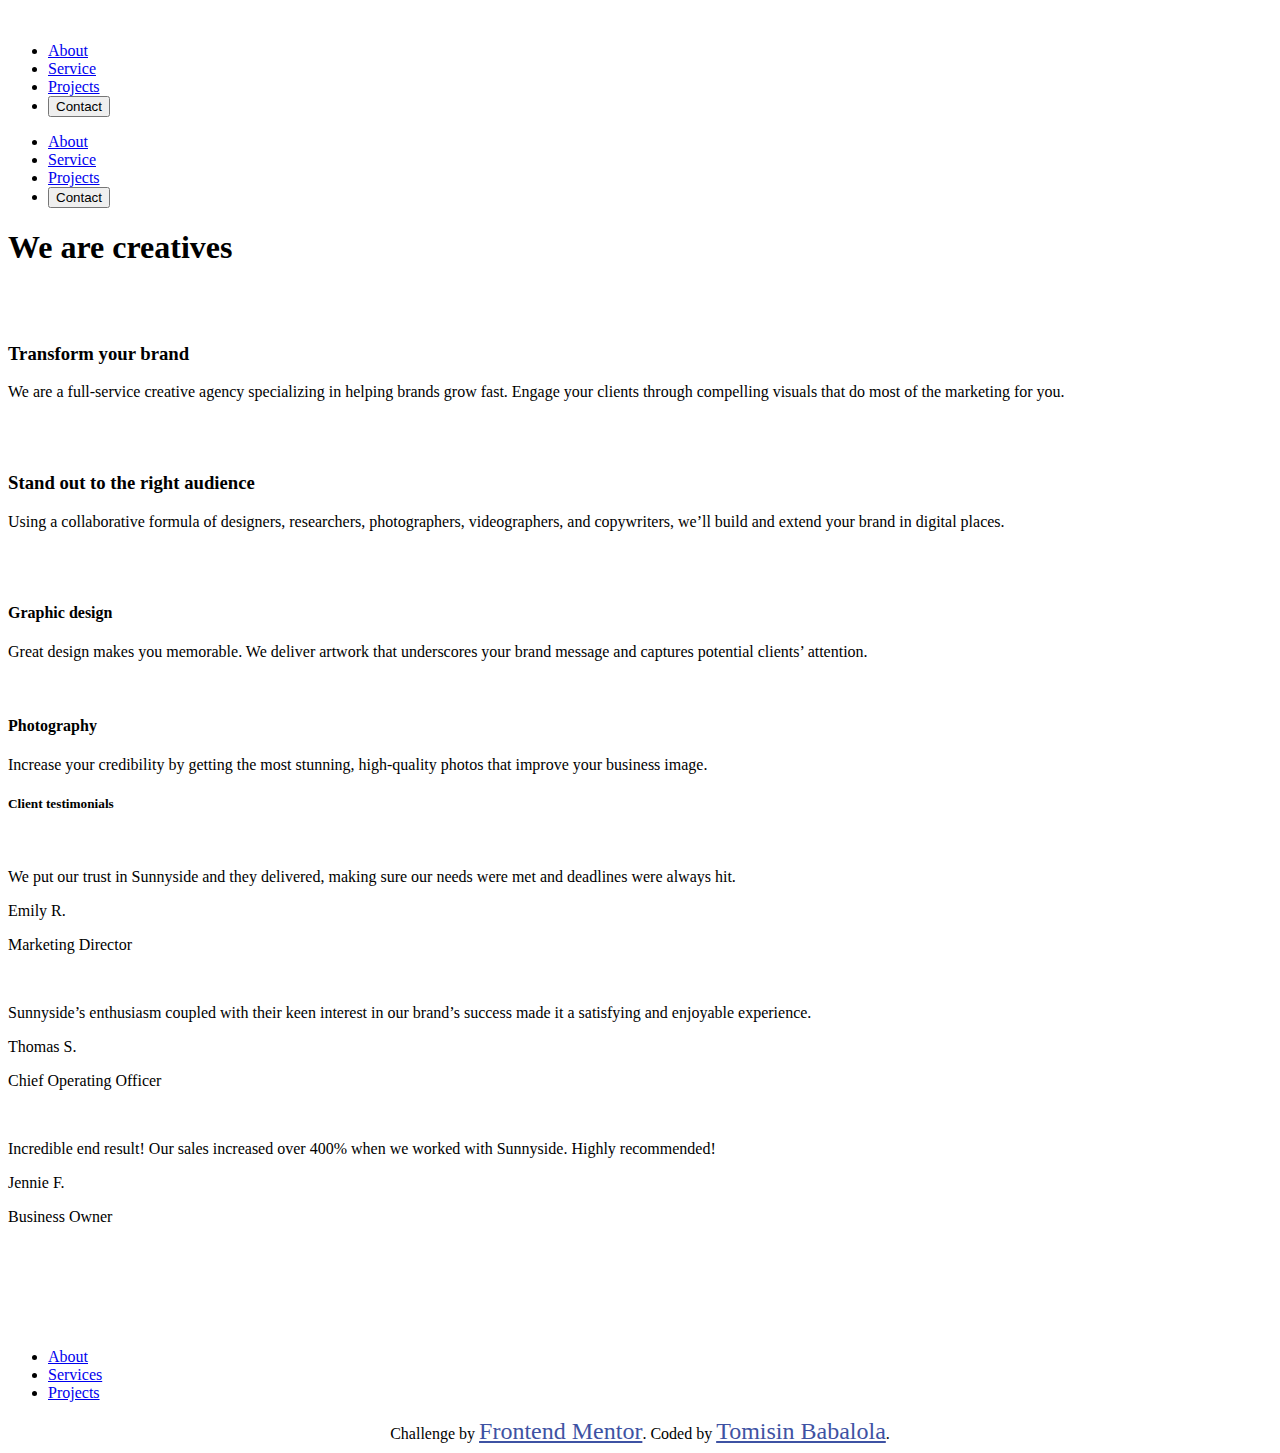
==== index.html @ 92e2cc8d ".." ====
<!DOCTYPE html>
<html lang="en">
<head>
    <meta charset="UTF-8">
    <meta http-equiv="X-UA-Compatible" content="IE=edge">
    <meta name="viewport" content="width=device-width, initial-scale=1.0">
    <link rel="icon" type="image/png" sizes="32x32" href="./images/favicon-32x32.png">
    <link rel="stylesheet" href="./style.css">
    <link href="https://fonts.googleapis.com/css2?family=Barlow:wght@100;200;300;400;500;600;700;800;900&display=swap" rel="stylesheet">
    <link href="https://fonts.googleapis.com/css2?family=Fraunces:opsz,wght@9..144,100;9..144,200;9..144,300;9..144,400;9..144,500;9..144,600;9..144,700;9..144,800;9..144,900&display=swap" rel="stylesheet">
    <link rel="stylesheet" href="https://cdnjs.cloudflare.com/ajax/libs/font-awesome/6.1.1/css/all.min.css" integrity="sha512-KfkfwYDsLkIlwQp6LFnl8zNdLGxu9YAA1QvwINks4PhcElQSvqcyVLLD9aMhXd13uQjoXtEKNosOWaZqXgel0g==" crossorigin="anonymous" referrerpolicy="no-referrer"/>
    <title>Sunnyside Agency Landing Page</title>
    <style>
        .attribution { font-size: 1rem; text-align: center; }
        .attribution a { color: hsl(228, 45%, 44%); font-size: 1.5rem; }
      </style>
</head>
<body>
    <div class="bgImg">
        <section class="section1">
            <header>
                <nav>
                    <div>
                        <img src="./images/logo.svg" alt="">
                    </div>
                    <ul class="menuLinks" id="menuLinks">
                        <li><a href="#">About</a></li>
                        <li><a href="#">Service</a></li>
                        <li><a href="#">Projects</a></li>
                        <li><a href="#"><button>Contact</button></a></li>
                    </ul>
                    <ul class="menuLinks2">
                        <li><a href="#">About</a></li>
                        <li><a href="#">Service</a></li>
                        <li><a href="#">Projects</a></li>
                        <li><a href="#"><button>Contact</button></a></li>
                    </ul>
                    <div class="bars" id="hamburger">
                        <i class="fa-solid fa-bars" onclick="changeicon(this)"></i>
                      </div>
                </nav>
            </header>
            <h1>We are creatives</h1>
            <div class="arrowDown">
                <a href="#section2"><img src="./images/icon-arrow-down.svg" alt=""></a>
            </div>
        </section>
    </div>

    <section class="section2" id="section2">
        <div class="img_transform">
            <img src="./images/mobile/image-transform.jpg" class="egg" alt="">

            <div class="transform">
                <h3>Transform your brand</h3>
                <p>We are a full-service creative agency specializing in helping brands grow fast. 
                    Engage your clients through compelling visuals that do most of the marketing for you.
                </p>

                <div class="learnMore">
                    <a href="#">
                        <img src="https://i.ibb.co/TB2DVgK/learnmore.png" alt="">
                    </a>
                </div>
            </div>
        </div>
    </section>

    <section class="section2">
        <div class="img_transform">
            <img src="./images/mobile/image-stand-out.jpg" alt="">

            <div class="transform">
                <h3>Stand out to the right audience</h3>
                <p>Using a collaborative formula of designers, researchers, photographers, videographers, and copywriters, we’ll build and extend your brand in digital places. 
                </p>

                <div class="learnMore">
                    <a href="#">
                        <img src="https://i.ibb.co/TB2DVgK/learnmore.png" alt="">
                    </a>
                </div>
            </div>
        </div>
    </section>

    <div class="section3_section4">
        <section class="section3">
            <img src="./images/mobile/image-graphic-design.jpg" alt="">
                <div class="h4_p">
                    <h4>Graphic design</h4>
                    <p>Great design makes you memorable. We deliver artwork that underscores your brand message and captures potential clients’ attention.</p>
                </div>
        </section>
        <section class="section4">
            <img src="./images/mobile/image-photography.jpg" alt="">
                <div class="h4_p photography">
                    <h4>Photography</h4>
                    <p>Increase your credibility by getting the most stunning, high-quality photos that improve your business image.</p>
                </div>
            </div>
        </section>
    </div>

    <section class="section5">
        <h5>Client testimonials</h5>

        <div class="testimonialContainer">
            <div class="avatarContainer">
                <div class="avatarImg">
                    <img src="./images/image-emily.jpg" alt="">
                </div>
                <div class="textContent">
                    <p>We put our trust in Sunnyside and they delivered, making sure our needs were met and deadlines were always hit.</p>
                </div>
                <div class="name_post">
                    <p class="name">Emily R.</p>
                    <p class="post">Marketing Director</p>
                </div>
            </div>

            <div class="avatarContainer">
                <div class="avatarImg">
                    <img src="./images/image-thomas.jpg" class="thomasImg" alt="">
                </div>
                <div class="textContent">
                    <p>Sunnyside’s enthusiasm coupled with their keen interest in our brand’s success made it a satisfying and enjoyable experience.</p>
                </div>
                <div class="name_post">
                    <p class="name">Thomas S.</p>
                    <p class="post">Chief Operating Officer</p>
                </div>
            </div>

            <div class="avatarContainer">
                <div class="avatarImg">
                    <img src="./images/image-jennie.jpg" alt="">
                </div>
                <div class="textContent">
                    <p>Incredible end result! Our sales increased over 400% when we worked with Sunnyside. Highly recommended!</p>
                </div>
                <div class="name_post">
                    <p class="name">Jennie F.</p>
                    <p class="post">Business Owner</p>
                </div>
            </div>
        </div>
    </section>

    <footer>
        <div class="sweetners">
            <div class="imgFlex1">
                <div class="imgFlex"><img src="./images/mobile/image-gallery-milkbottles.jpg" alt=""></div>
                
                <div class="imgFlex"><img src="./images/mobile/image-gallery-orange.jpg" alt=""></div>
                <div class="imgFlex"><img src="./images/mobile/image-gallery-cone.jpg" alt=""></div>
                <div class="imgFlex"><img src="./images/mobile/image-gallery-sugar-cubes.jpg" alt=""></div>
            </div>
        </div>
        
        <div class="footerInfo">
            <div class="footerLogoImg">
                <img src="./images/logo2.svg" alt="">
            </div>

            <ul>
                <li><a href="#">About</a></li>
                <li><a href="#">Services</a></li>
                <li><a href="#">Projects</a></li>
            </ul>

            <div class="smContainer">
                <a href="#"><i class="fa-brands fa-facebook-square"></i></a>
                <a href="#"><i class="fa-brands fa-instagram"></i></a>
                <a href="#"><i class="fa-brands fa-twitter"></i></a>
                <a href="#"><i class="fa-brands fa-pinterest"></i></a>
            </div>
        </div>
        <div class="attribution">
            Challenge by <a href="https://www.frontendmentor.io?ref=challenge" target="_blank">Frontend Mentor</a>. 
            Coded by <a href="//www.linkedin.com/in/tomisin-babalola-ba25b9235">Tomisin Babalola</a>.
          </div>
    </footer>

    <script src="./script.js" async defer></script>
</body>
</html>
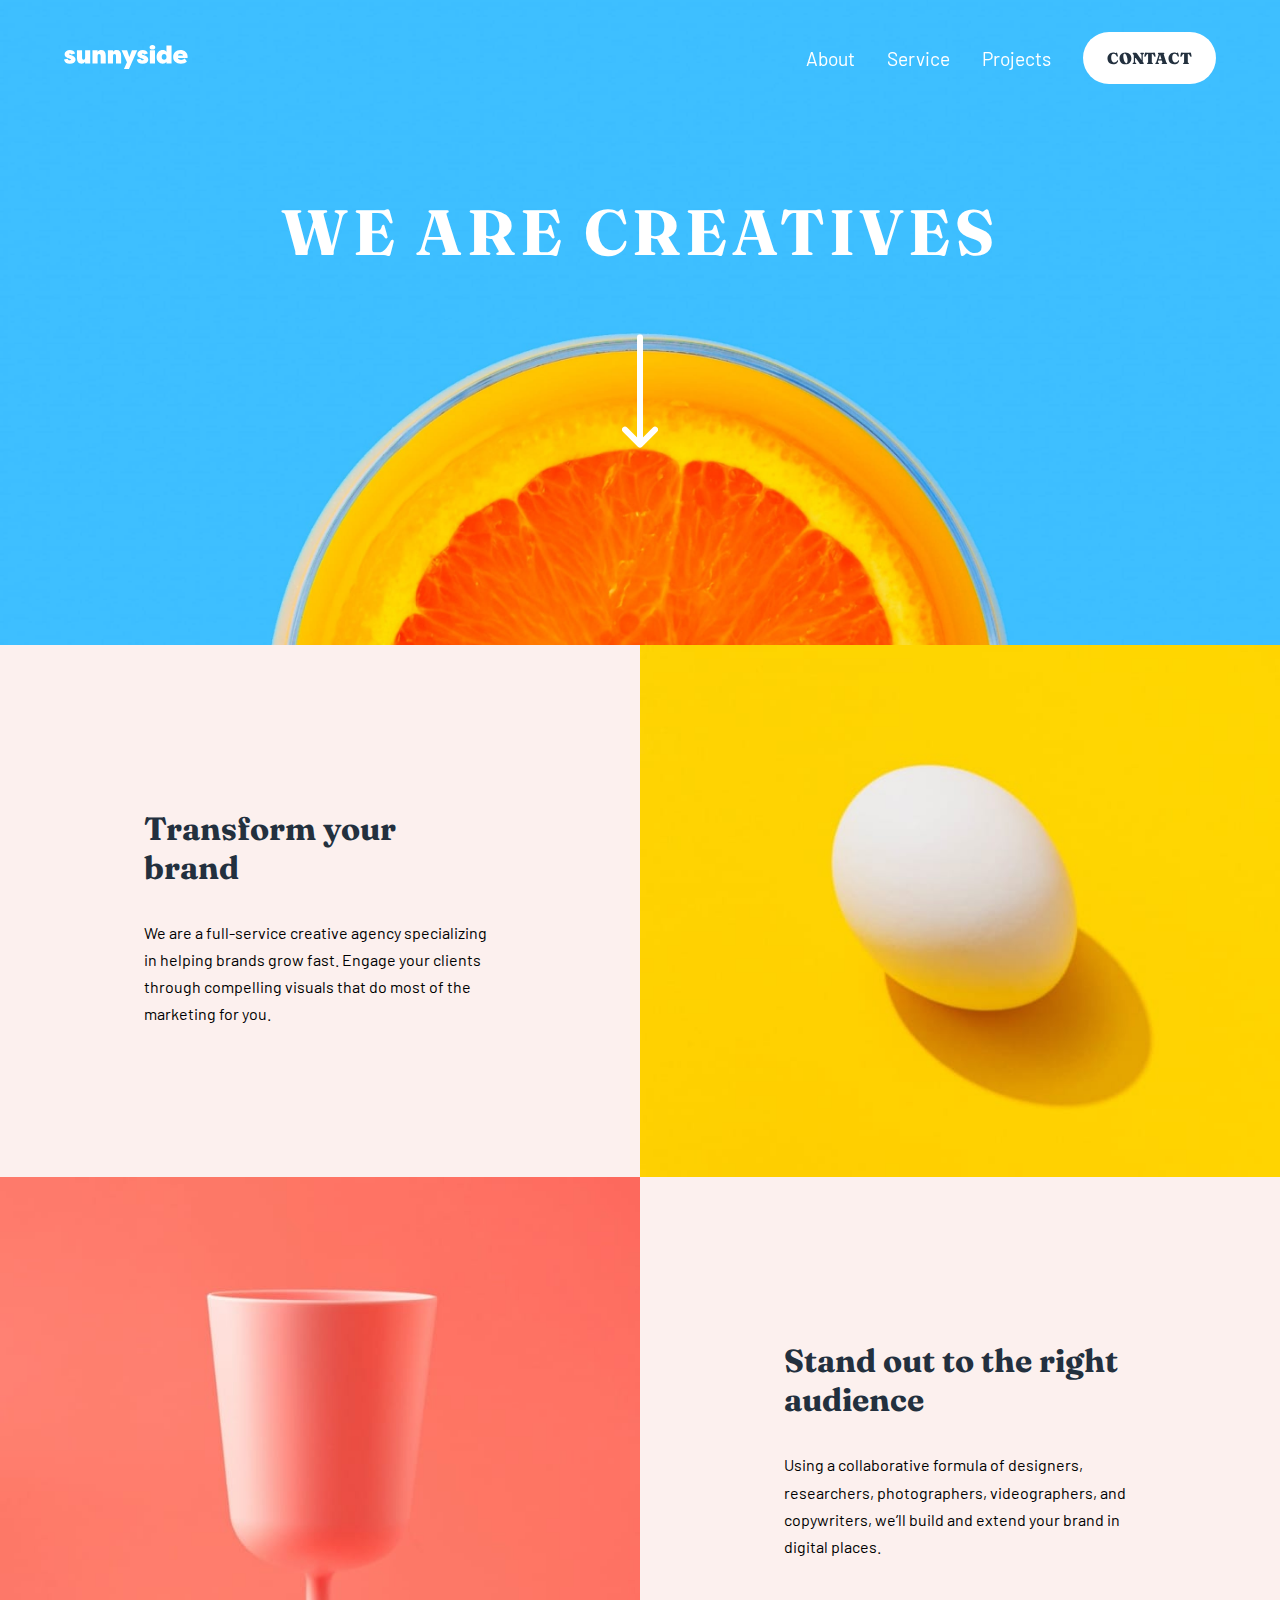
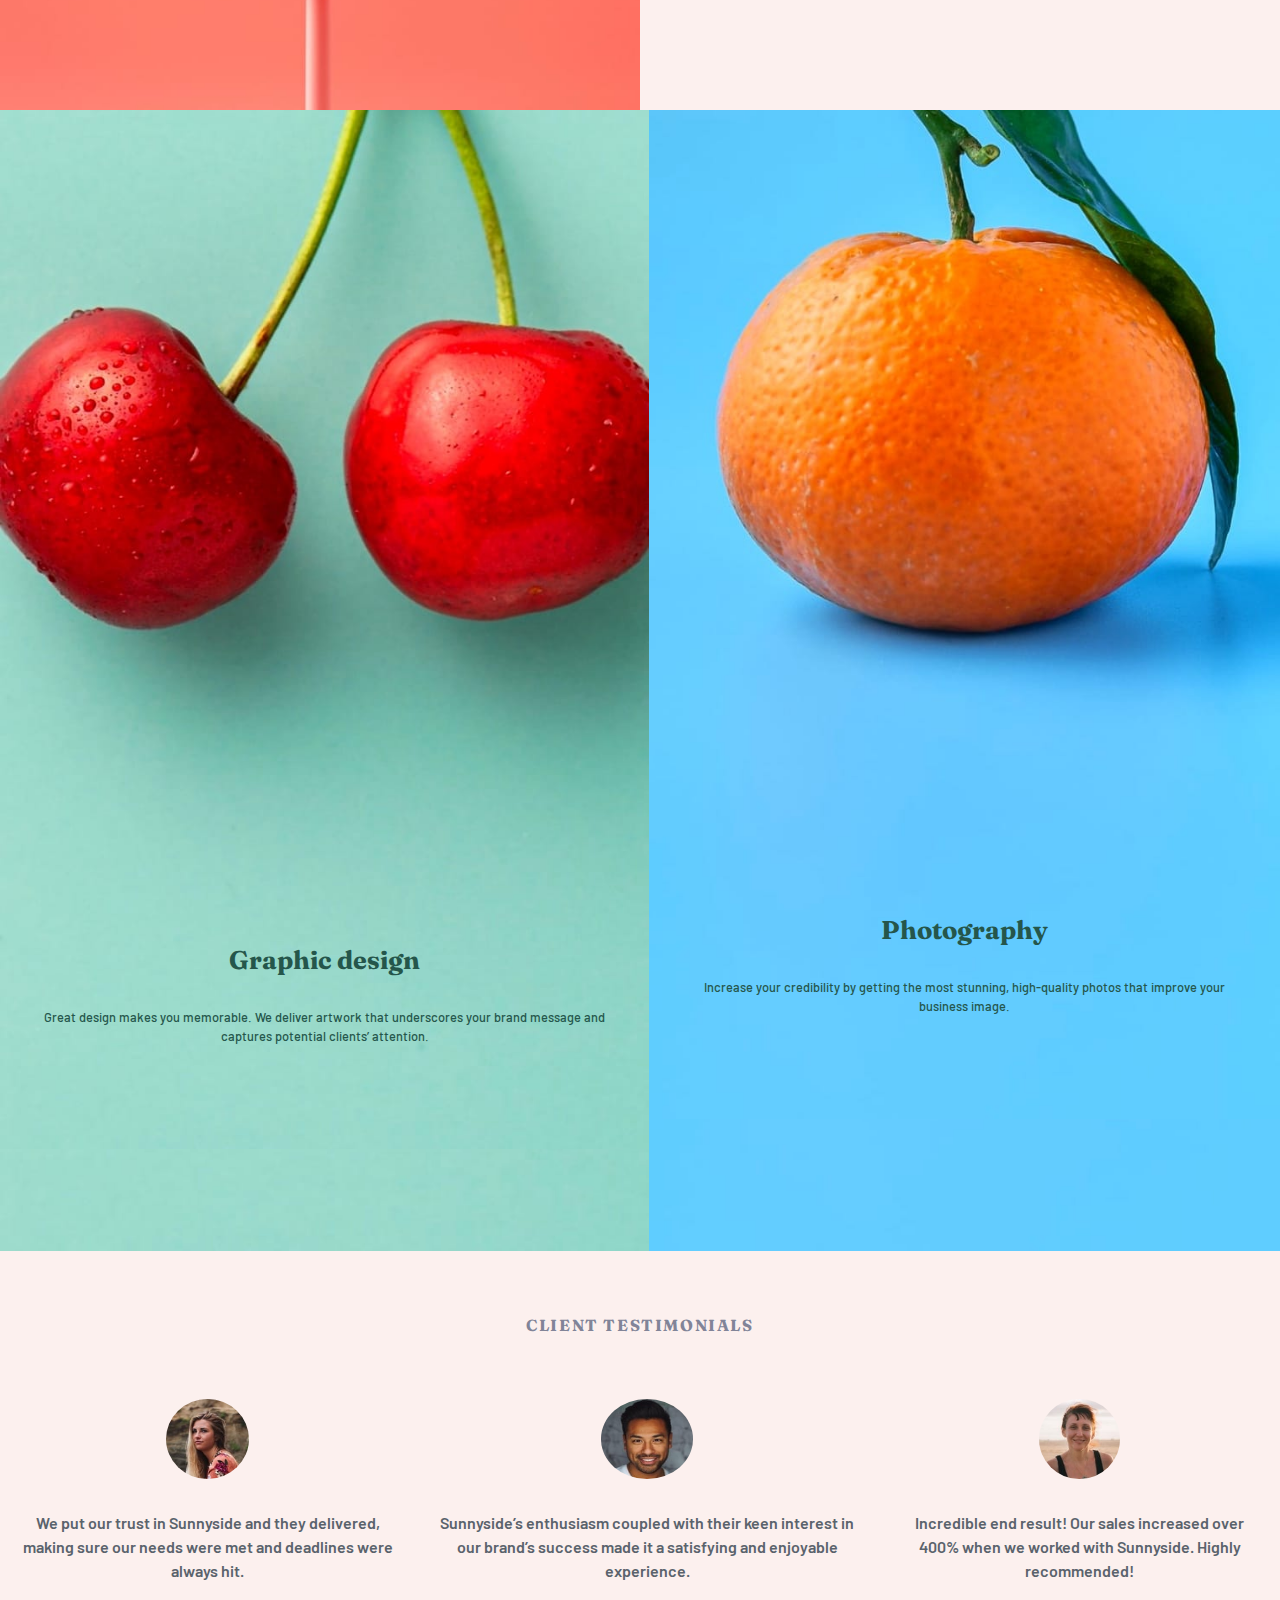
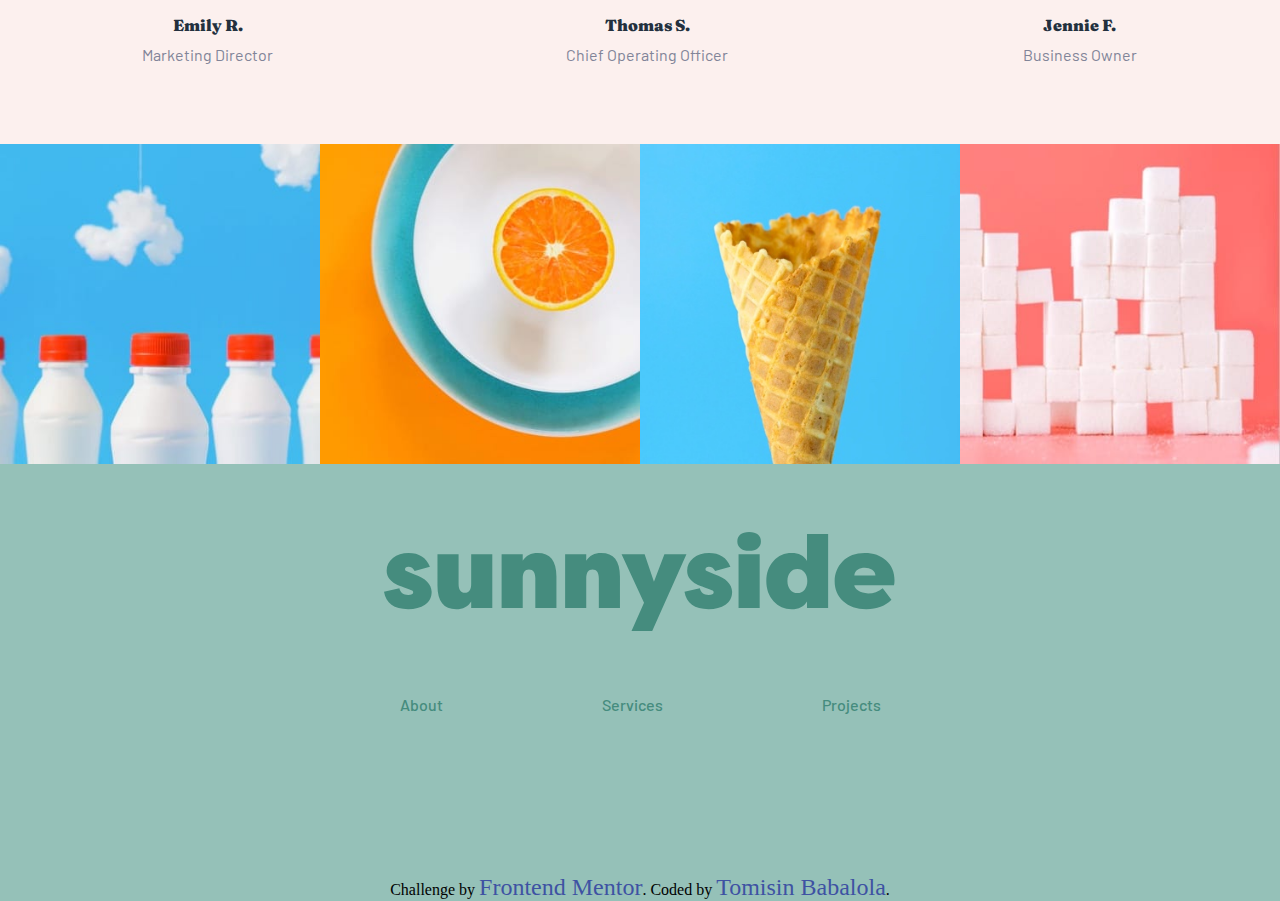
==== commit 35ae66cd: "..." ====
--- a/index.html
+++ b/index.html
@@ -21,7 +21,7 @@
             <header>
                 <nav>
                     <div>
-                        <img src="./images/logo.svg" alt="">
+                        <img src="/sunnyside-agency-landing-page-main/images/logo.svg" alt="">
                     </div>
                     <ul class="menuLinks" id="menuLinks">
                         <li><a href="#">About</a></li>
@@ -42,14 +42,14 @@
             </header>
             <h1>We are creatives</h1>
             <div class="arrowDown">
-                <a href="#section2"><img src="./images/icon-arrow-down.svg" alt=""></a>
+                <a href="#section2"><img src="/sunnyside-agency-landing-page-main/images/icon-arrow-down.svg" alt=""></a>
             </div>
         </section>
     </div>
 
     <section class="section2" id="section2">
         <div class="img_transform">
-            <img src="./images/mobile/image-transform.jpg" class="egg" alt="">
+            <img src="/sunnyside-agency-landing-page-main/images/mobile/image-transform.jpg" class="egg" alt="">
 
             <div class="transform">
                 <h3>Transform your brand</h3>
@@ -68,7 +68,7 @@
 
     <section class="section2">
         <div class="img_transform">
-            <img src="./images/mobile/image-stand-out.jpg" alt="">
+            <img src="/sunnyside-agency-landing-page-main/images/mobile/image-stand-out.jpg" alt="">
 
             <div class="transform">
                 <h3>Stand out to the right audience</h3>
@@ -86,14 +86,14 @@
 
     <div class="section3_section4">
         <section class="section3">
-            <img src="./images/mobile/image-graphic-design.jpg" alt="">
+            <img src="/sunnyside-agency-landing-page-main/images/mobile/image-graphic-design.jpg" alt="">
                 <div class="h4_p">
                     <h4>Graphic design</h4>
                     <p>Great design makes you memorable. We deliver artwork that underscores your brand message and captures potential clients’ attention.</p>
                 </div>
         </section>
         <section class="section4">
-            <img src="./images/mobile/image-photography.jpg" alt="">
+            <img src="/sunnyside-agency-landing-page-main/images/mobile/image-photography.jpg" alt="">
                 <div class="h4_p photography">
                     <h4>Photography</h4>
                     <p>Increase your credibility by getting the most stunning, high-quality photos that improve your business image.</p>
@@ -108,7 +108,7 @@
         <div class="testimonialContainer">
             <div class="avatarContainer">
                 <div class="avatarImg">
-                    <img src="./images/image-emily.jpg" alt="">
+                    <img src="/sunnyside-agency-landing-page-main/images/image-emily.jpg" alt="">
                 </div>
                 <div class="textContent">
                     <p>We put our trust in Sunnyside and they delivered, making sure our needs were met and deadlines were always hit.</p>
@@ -121,7 +121,7 @@
 
             <div class="avatarContainer">
                 <div class="avatarImg">
-                    <img src="./images/image-thomas.jpg" class="thomasImg" alt="">
+                    <img src="/sunnyside-agency-landing-page-main/images/image-thomas.jpg" class="thomasImg" alt="">
                 </div>
                 <div class="textContent">
                     <p>Sunnyside’s enthusiasm coupled with their keen interest in our brand’s success made it a satisfying and enjoyable experience.</p>
@@ -134,7 +134,7 @@
 
             <div class="avatarContainer">
                 <div class="avatarImg">
-                    <img src="./images/image-jennie.jpg" alt="">
+                    <img src="/sunnyside-agency-landing-page-main/images/image-jennie.jpg" alt="">
                 </div>
                 <div class="textContent">
                     <p>Incredible end result! Our sales increased over 400% when we worked with Sunnyside. Highly recommended!</p>
@@ -150,17 +150,17 @@
     <footer>
         <div class="sweetners">
             <div class="imgFlex1">
-                <div class="imgFlex"><img src="./images/mobile/image-gallery-milkbottles.jpg" alt=""></div>
+                <div class="imgFlex"><img src="/sunnyside-agency-landing-page-main/images/mobile/image-gallery-milkbottles.jpg" alt=""></div>
                 
-                <div class="imgFlex"><img src="./images/mobile/image-gallery-orange.jpg" alt=""></div>
-                <div class="imgFlex"><img src="./images/mobile/image-gallery-cone.jpg" alt=""></div>
-                <div class="imgFlex"><img src="./images/mobile/image-gallery-sugar-cubes.jpg" alt=""></div>
+                <div class="imgFlex"><img src="/sunnyside-agency-landing-page-main/images/mobile/image-gallery-orange.jpg" alt=""></div>
+                <div class="imgFlex"><img src="/sunnyside-agency-landing-page-main/images/mobile/image-gallery-cone.jpg" alt=""></div>
+                <div class="imgFlex"><img src="/sunnyside-agency-landing-page-main/images/mobile/image-gallery-sugar-cubes.jpg" alt=""></div>
             </div>
         </div>
         
         <div class="footerInfo">
             <div class="footerLogoImg">
-                <img src="./images/logo2.svg" alt="">
+                <img src="/sunnyside-agency-landing-page-main/images/logo2.svg" alt="">
             </div>
 
             <ul>
--- a/style.css
+++ b/style.css
@@ -0,0 +1,461 @@
+* {
+  padding: 0;
+  margin: 0;
+  box-sizing: border-box;
+  list-style-type: none;
+  text-decoration: none;
+  font-size: 16px;
+  scroll-behavior: smooth;
+}
+
+@media (min-width: 768px) {
+  header nav .menuLinks {
+    display: none !important;
+  }
+  header nav .menuLinks2 {
+    display: flex !important;
+    align-items: center;
+    -moz-column-gap: 2rem;
+         column-gap: 2rem;
+  }
+  header nav .menuLinks2 li a {
+    color: white;
+    font-size: 1.2rem;
+  }
+  header nav .menuLinks2 li a button {
+    font-family: "Fraunces", serif;
+    font-size: 1rem;
+    font-weight: 900;
+    padding: 1rem 1.5rem;
+    text-transform: uppercase;
+    border-radius: 3rem;
+    border: none;
+    color: hsl(212deg, 27%, 19%);
+    background-color: white;
+    transition: 0.4s ease;
+  }
+  header nav .menuLinks2 li a button:hover {
+    color: white;
+    background-color: hsla(210deg, 6%, 87%, 0.311);
+  }
+  header nav .bars {
+    display: none;
+  }
+}
+@media (min-width: 1000px) {
+  .bgImg .section1 {
+    background-image: url(/sunnyside-agency-landing-page-main/images/desktop/image-header.jpg);
+    background-repeat: no-repeat;
+    background-size: cover;
+    background-position: center;
+    padding-bottom: 15rem;
+  }
+  .bgImg .section1 h1 {
+    font-family: "Fraunces", serif;
+    text-align: center;
+    text-transform: uppercase;
+    color: white;
+    font-size: 4rem !important;
+    padding-top: 12rem !important;
+    letter-spacing: 0.3rem;
+  }
+
+  .section2 .img_transform {
+    flex-direction: row !important;
+    align-items: center;
+    padding-bottom: 0 !important;
+  }
+  .section2 .img_transform .egg {
+    order: 2 !important;
+  }
+  .section2 .img_transform img {
+    width: 50% !important;
+  }
+  .section2 .img_transform .transform h3, .section2 .img_transform .transform p {
+    text-align: start !important;
+    width: 55% !important;
+  }
+  .section2 .img_transform .transform .learnMore {
+    margin-right: 10%;
+  }
+
+  .section3_section4 {
+    display: flex;
+  }
+  .section3_section4 .section3 {
+    background-attachment: unset !important;
+    padding-bottom: 0 !important;
+  }
+  .section3_section4 .section3 img {
+    display: block;
+    width: 100%;
+  }
+  .section3_section4 .section3 .h4_p {
+    transform: translateY(-200%);
+  }
+  .section3_section4 .section4 {
+    background-attachment: unset !important;
+    padding-bottom: 0 !important;
+  }
+  .section3_section4 .section4 img {
+    display: block;
+    width: 100%;
+  }
+  .section3_section4 .section4 .h4_p {
+    transform: translateY(-200%);
+  }
+
+  .testimonialContainer {
+    flex-direction: row !important;
+  }
+  .testimonialContainer .avatarContainer .avatarImg .thomasImg {
+    max-width: 22% !important;
+  }
+  .testimonialContainer .avatarContainer .avatarImg img {
+    height: 5rem;
+    max-width: 25% !important;
+  }
+
+  footer .sweetners .imgFlex1 {
+    grid-template-columns: 1fr 1fr 1fr 1fr !important;
+  }
+  footer .footerLogoImg img {
+    display: block;
+  }
+  footer ul {
+    width: 50%;
+    margin: auto;
+  }
+}
+@media (min-width: 1384px) {
+  .photography {
+    transform: translateY(-223%) !important;
+  }
+}
+@media (min-width: 2000px) {
+  .avatarImg img {
+    height: 10rem !important;
+  }
+}
+header {
+  position: fixed;
+  width: 100%;
+  padding-top: 2rem;
+  font-family: "Barlow", sans-serif;
+  z-index: 2;
+}
+header nav {
+  display: flex;
+  justify-content: space-between;
+  align-items: center;
+  width: 90%;
+  margin: 0 auto;
+  position: relative;
+}
+header nav .menuLinks2 {
+  display: none;
+}
+header nav .menuLinks {
+  position: absolute;
+  top: 200%;
+  right: -200%;
+  width: 100%;
+  padding: 3rem 0;
+  background-color: white;
+  -webkit-clip-path: polygon(0px 29px, 90.18% 28.5px, 101.64% -1.67%, 100% 100%, 0px 100%);
+          clip-path: polygon(0px 29px, 90.18% 28.5px, 101.64% -1.67%, 100% 100%, 0px 100%);
+  transition: all 500ms ease;
+}
+header nav .menuLinks li {
+  padding: 1rem;
+  text-align: center;
+}
+header nav .menuLinks li a {
+  color: hsl(213deg, 9%, 39%);
+  font-weight: 600;
+}
+header nav .menuLinks li a button {
+  font-family: "Fraunces", serif;
+  font-size: 1rem;
+  font-weight: 900;
+  padding: 1rem 1.5rem;
+  text-transform: uppercase;
+  border-radius: 3rem;
+  border: none;
+  color: hsl(212deg, 27%, 19%);
+  background-color: hsl(51deg, 100%, 49%);
+}
+header nav .bars i {
+  color: #fff;
+}
+
+.activeShow {
+  right: 0 !important;
+}
+
+.section1 {
+  background-image: url(/sunnyside-agency-landing-page-main/images/mobile/image-header.jpg);
+  background-repeat: no-repeat;
+  background-size: cover;
+  background-position: center;
+  padding-bottom: 15rem;
+}
+.section1 h1 {
+  font-family: "Fraunces", serif;
+  text-align: center;
+  text-transform: uppercase;
+  color: white;
+  font-size: 2rem;
+  padding-top: 7rem;
+  letter-spacing: 0.3rem;
+}
+.section1 .arrowDown {
+  display: flex;
+  justify-content: center;
+  align-items: center;
+  margin-top: 1rem;
+  transform: translateY(40%);
+  z-index: 1;
+  -webkit-animation: bounce 2s linear infinite;
+          animation: bounce 2s linear infinite;
+}
+@-webkit-keyframes bounce {
+  20% {
+    transform: translateY(30px);
+  }
+  40% {
+    transform: translateY(10px);
+  }
+  50% {
+    transform: translateY(30px);
+  }
+  80% {
+    transform: translateY(30px);
+  }
+  90% {
+    transform: translateY(-4px);
+  }
+}
+@keyframes bounce {
+  20% {
+    transform: translateY(30px);
+  }
+  40% {
+    transform: translateY(10px);
+  }
+  50% {
+    transform: translateY(30px);
+  }
+  80% {
+    transform: translateY(30px);
+  }
+  90% {
+    transform: translateY(-4px);
+  }
+}
+
+.section2 .img_transform {
+  padding-bottom: 4rem;
+  background-color: hsl(7deg, 67%, 96%);
+  display: flex;
+  flex-direction: column;
+}
+.section2 .img_transform img {
+  width: 100%;
+}
+.section2 .img_transform .transform h3 {
+  font-family: "Fraunces", serif;
+  text-align: center;
+  width: 90%;
+  margin: 2rem auto;
+  margin-top: 4rem;
+  font-size: 2rem;
+  color: hsl(212deg, 27%, 19%);
+}
+.section2 .img_transform .transform p {
+  font-family: "Barlow", sans-serif;
+  text-align: center;
+  line-height: 1.7;
+  width: 90%;
+  margin: 0 auto;
+}
+.section2 .img_transform .transform .learnMore {
+  text-align: center;
+  margin-top: 2rem;
+}
+.section2 .img_transform .transform .learnMore a {
+  font-weight: 900;
+  text-transform: uppercase;
+  color: hsl(212deg, 27%, 19%);
+  position: relative;
+}
+.section2 .img_transform .transform .learnMore a img {
+  width: 40%;
+}
+
+.section3 {
+  background-image: url(/sunnyside-agency-landing-page-main/images/mobile/image-graphic-design.jpg);
+  background-repeat: no-repeat;
+  background-size: cover;
+  background-attachment: fixed;
+  padding-bottom: 25rem;
+}
+.section3 img {
+  display: none;
+}
+.section3 .h4_p {
+  transform: translateY(280%);
+}
+.section3 .h4_p h4 {
+  font-family: "Fraunces", serif;
+  color: #25564b;
+  font-size: 1.6rem;
+  text-align: center;
+  padding-bottom: 2rem;
+}
+.section3 .h4_p p {
+  font-family: "Barlow", sans-serif;
+  font-size: 0.8rem;
+  font-weight: 500;
+  color: #25564b;
+  text-align: center;
+  line-height: 1.5;
+  width: 87%;
+  margin: 0 auto;
+}
+
+.section4 {
+  background-image: url(/sunnyside-agency-landing-page-main/images/mobile/image-photography.jpg);
+  background-repeat: no-repeat;
+  background-size: cover;
+  background-attachment: fixed;
+  padding-bottom: 25rem;
+}
+.section4 img {
+  display: none;
+}
+.section4 .h4_p {
+  transform: translateY(280%);
+}
+.section4 .h4_p h4 {
+  font-family: "Fraunces", serif;
+  color: #25564b;
+  font-size: 1.6rem;
+  text-align: center;
+  padding-bottom: 2rem;
+}
+.section4 .h4_p p {
+  font-family: "Barlow", sans-serif;
+  font-size: 0.8rem;
+  font-weight: 500;
+  color: #25564b;
+  text-align: center;
+  line-height: 1.5;
+  width: 87%;
+  margin: 0 auto;
+}
+
+.section5 {
+  background-color: hsl(7deg, 67%, 96%);
+  padding-bottom: 5rem;
+}
+.section5 h5 {
+  text-align: center;
+  padding: 4rem 0;
+  font-size: 1rem;
+  letter-spacing: 0.1rem;
+  text-transform: uppercase;
+  color: hsl(232deg, 10%, 55%);
+  font-family: "Fraunces", serif;
+}
+.section5 .testimonialContainer {
+  display: flex;
+  flex-direction: column;
+  row-gap: 4rem;
+}
+.section5 .testimonialContainer .avatarContainer .avatarImg {
+  display: flex;
+  justify-content: center;
+}
+.section5 .testimonialContainer .avatarContainer .avatarImg img {
+  width: 20%;
+  border-radius: 50%;
+}
+.section5 .testimonialContainer .avatarContainer .textContent p {
+  font-family: "Barlow", sans-serif;
+  text-align: center;
+  width: 90%;
+  margin: 0 auto;
+  padding-top: 2rem;
+  line-height: 1.5;
+  font-weight: 600;
+  color: hsl(213deg, 9%, 39%);
+}
+.section5 .testimonialContainer .avatarContainer .name_post {
+  display: flex;
+  align-items: center;
+  flex-direction: column;
+  row-gap: 0.6rem;
+  padding-top: 2rem;
+}
+.section5 .testimonialContainer .avatarContainer .name_post .name {
+  font-family: "Fraunces", serif;
+  font-weight: 900;
+  color: hsl(212deg, 27%, 19%);
+}
+.section5 .testimonialContainer .avatarContainer .name_post .post {
+  font-family: "Barlow", sans-serif;
+  color: hsl(232deg, 10%, 55%);
+}
+
+footer {
+  background-color: hsl(168deg, 26%, 67%);
+}
+footer .sweetners {
+  display: grid;
+  width: 100%;
+}
+footer .sweetners .imgFlex1 {
+  display: grid;
+  grid-template-columns: 1fr 1fr;
+}
+footer .sweetners .imgFlex1 .imgFlex {
+  width: 100%;
+}
+footer .sweetners .imgFlex1 .imgFlex img {
+  width: 100%;
+}
+footer .footerInfo {
+  background-color: hsl(168deg, 26%, 67%);
+  padding-bottom: 5rem;
+}
+footer .footerInfo .footerLogoImg {
+  display: flex;
+  justify-content: center;
+  padding: 4rem 0;
+}
+footer .footerInfo .footerLogoImg img {
+  width: 40vw;
+}
+footer .footerInfo ul {
+  display: flex;
+  justify-content: space-around;
+  padding-bottom: 5rem;
+}
+footer .footerInfo ul li {
+  font-family: "Barlow", sans-serif;
+  font-weight: 500;
+}
+footer .footerInfo ul li a {
+  color: hsl(168deg, 34%, 41%);
+}
+footer .footerInfo .smContainer {
+  display: flex;
+  justify-content: center;
+  -moz-column-gap: 2rem;
+       column-gap: 2rem;
+}
+footer .footerInfo .smContainer i {
+  font-size: 1.3rem;
+  color: #458c7e;
+}/*# sourceMappingURL=style.css.map */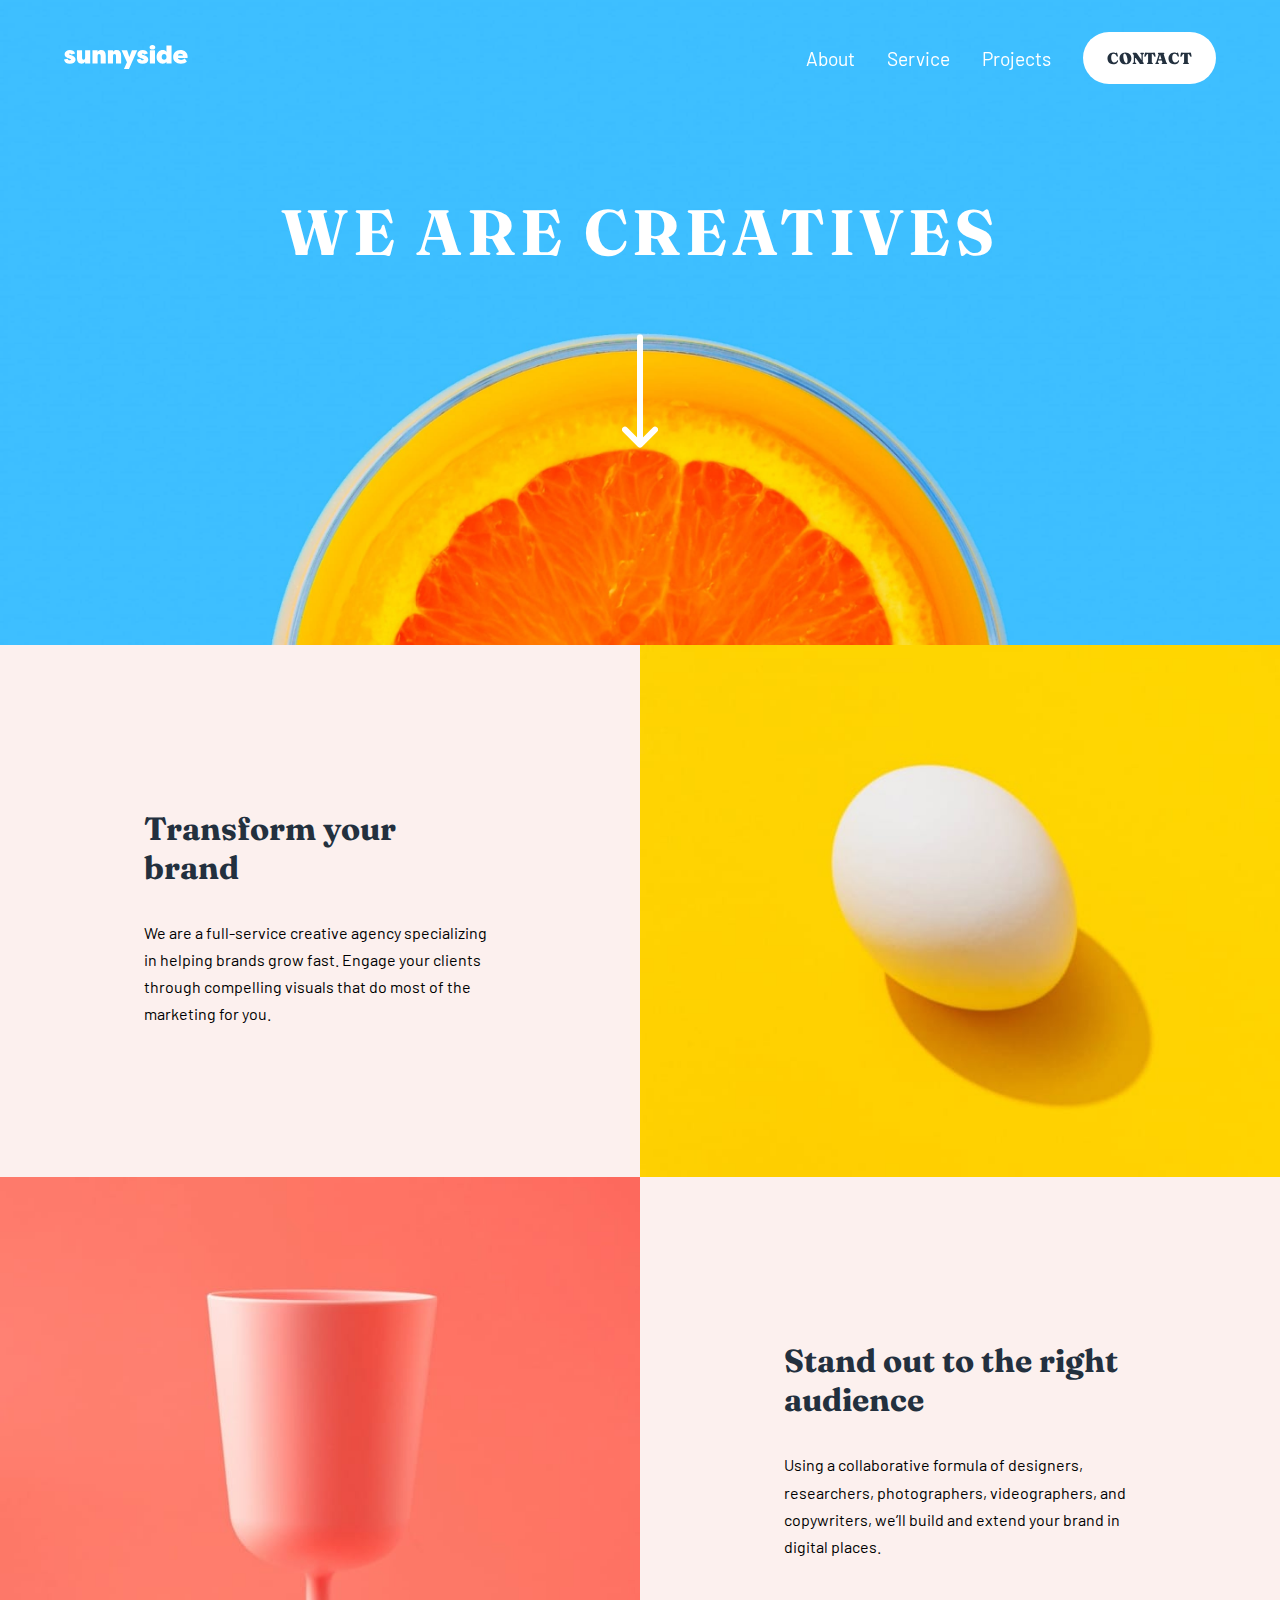
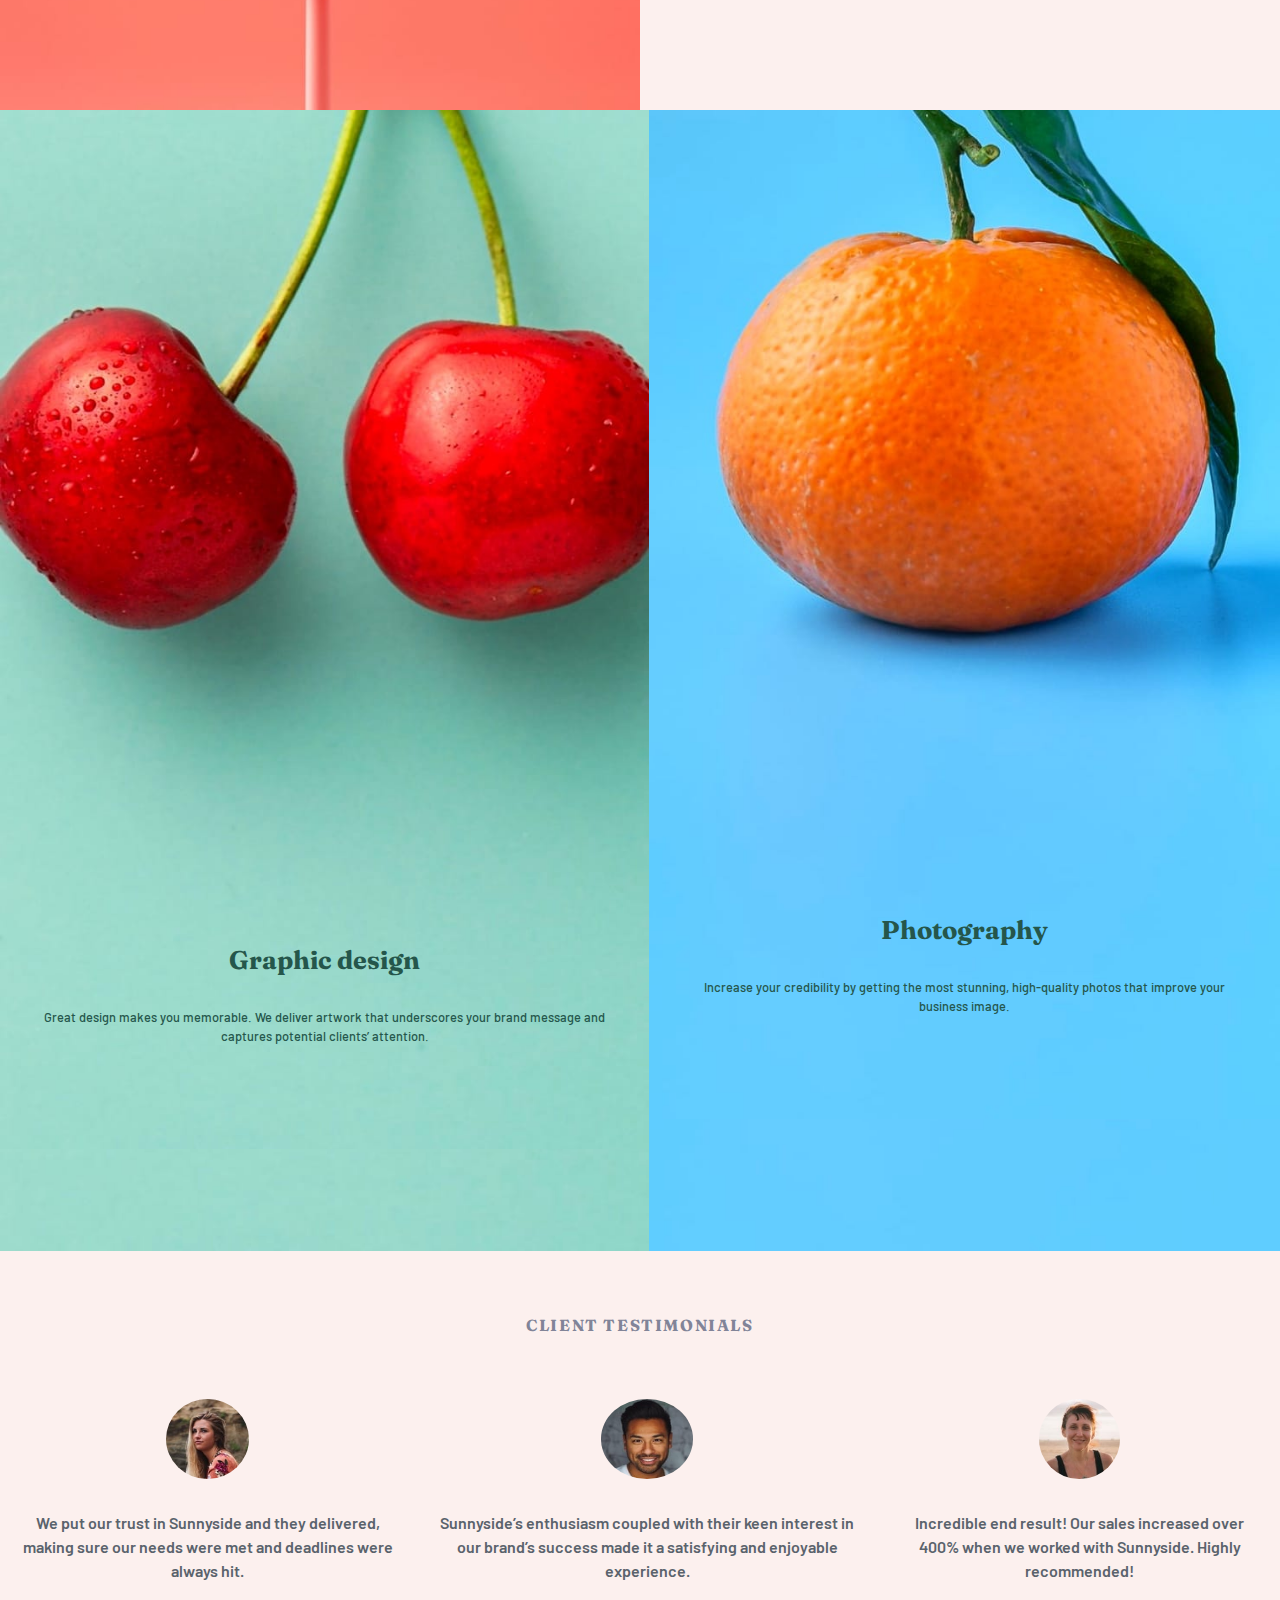
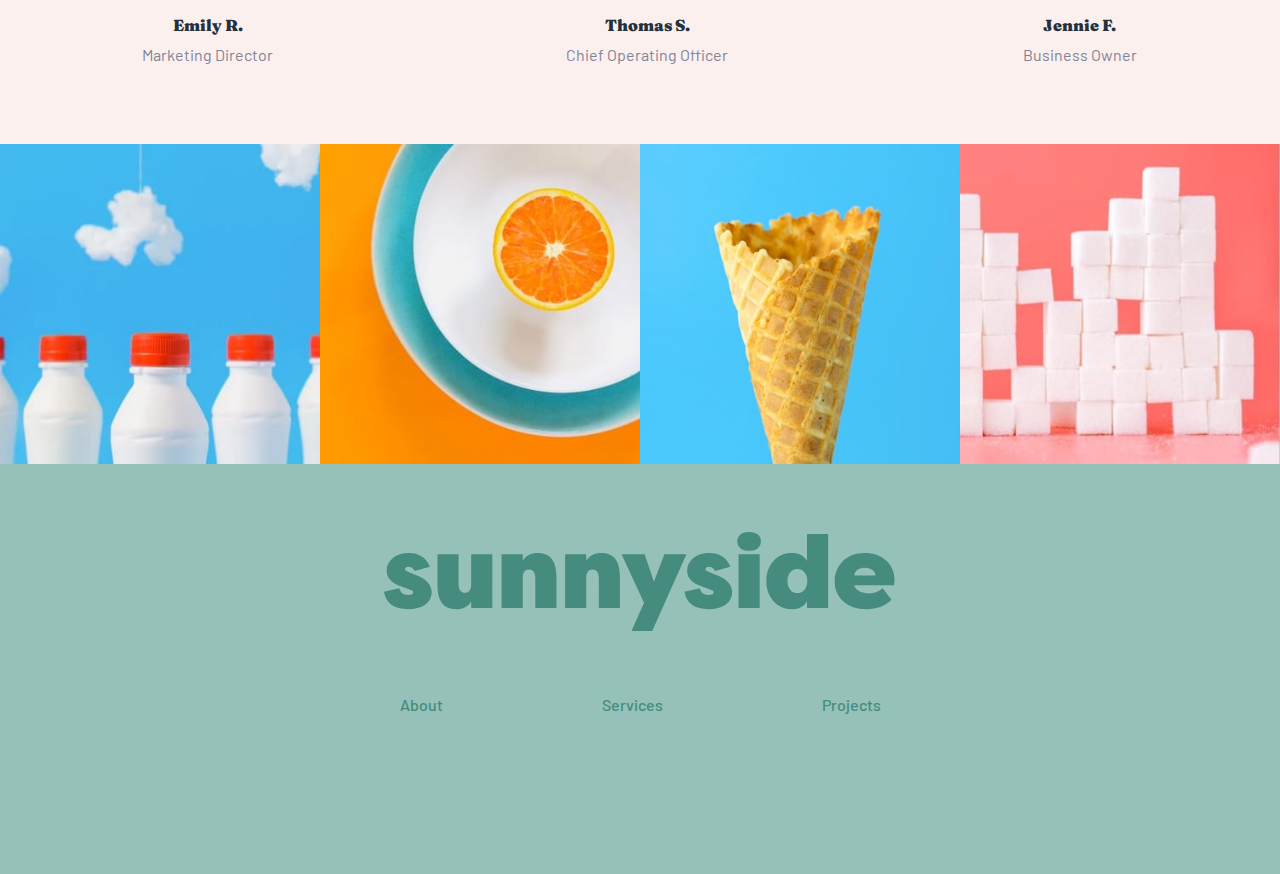
==== commit 67fc7fe2: "Update index.html" ====
--- a/index.html
+++ b/index.html
@@ -4,7 +4,7 @@
     <meta charset="UTF-8">
     <meta http-equiv="X-UA-Compatible" content="IE=edge">
     <meta name="viewport" content="width=device-width, initial-scale=1.0">
-    <link rel="icon" type="image/png" sizes="32x32" href="./images/favicon-32x32.png">
+<!--     <link rel="icon" type="image/png" sizes="32x32" href="/sunnyside-agency-landing-page-main/images/favicon-32x32.png"> -->
     <link rel="stylesheet" href="./style.css">
     <link href="https://fonts.googleapis.com/css2?family=Barlow:wght@100;200;300;400;500;600;700;800;900&display=swap" rel="stylesheet">
     <link href="https://fonts.googleapis.com/css2?family=Fraunces:opsz,wght@9..144,100;9..144,200;9..144,300;9..144,400;9..144,500;9..144,600;9..144,700;9..144,800;9..144,900&display=swap" rel="stylesheet">
@@ -176,10 +176,10 @@
                 <a href="#"><i class="fa-brands fa-pinterest"></i></a>
             </div>
         </div>
-        <div class="attribution">
+<!--         <div class="attribution">
             Challenge by <a href="https://www.frontendmentor.io?ref=challenge" target="_blank">Frontend Mentor</a>. 
             Coded by <a href="//www.linkedin.com/in/tomisin-babalola-ba25b9235">Tomisin Babalola</a>.
-          </div>
+          </div> -->
     </footer>
 
     <script src="./script.js" async defer></script>
